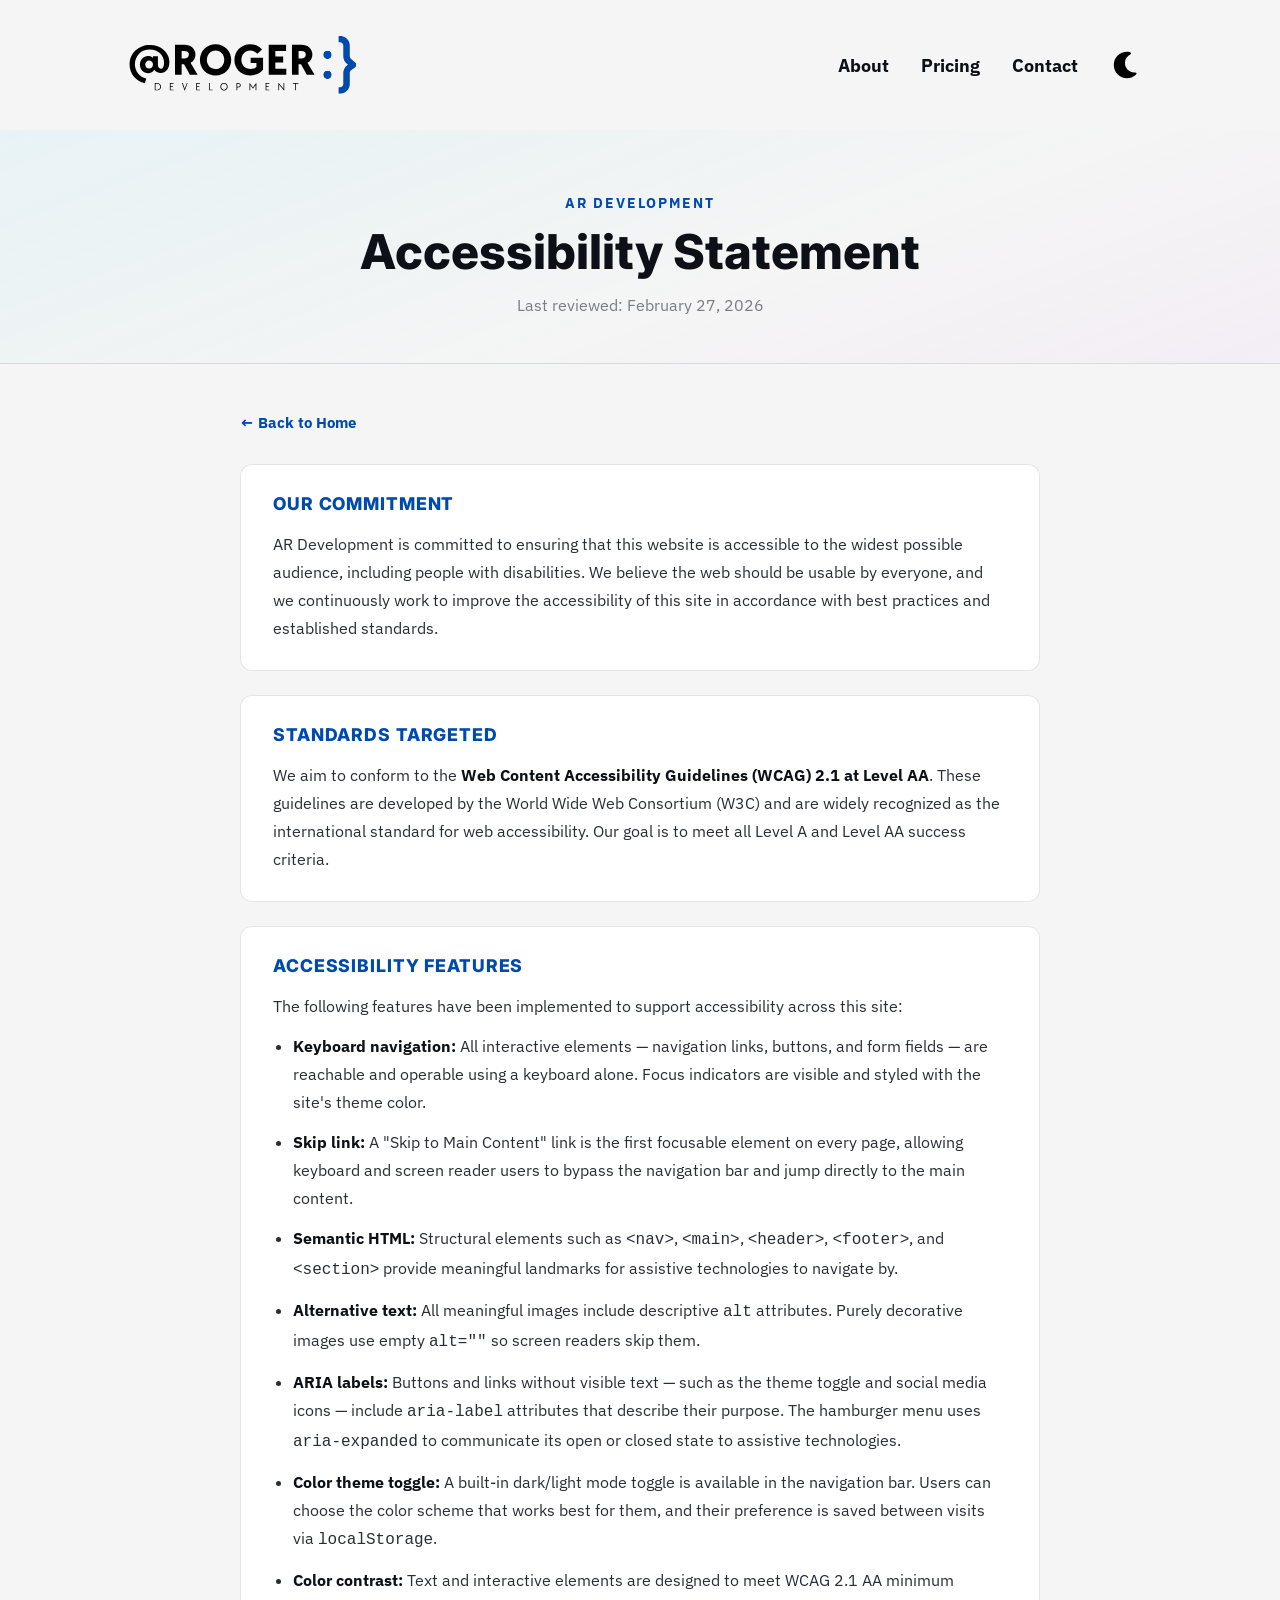
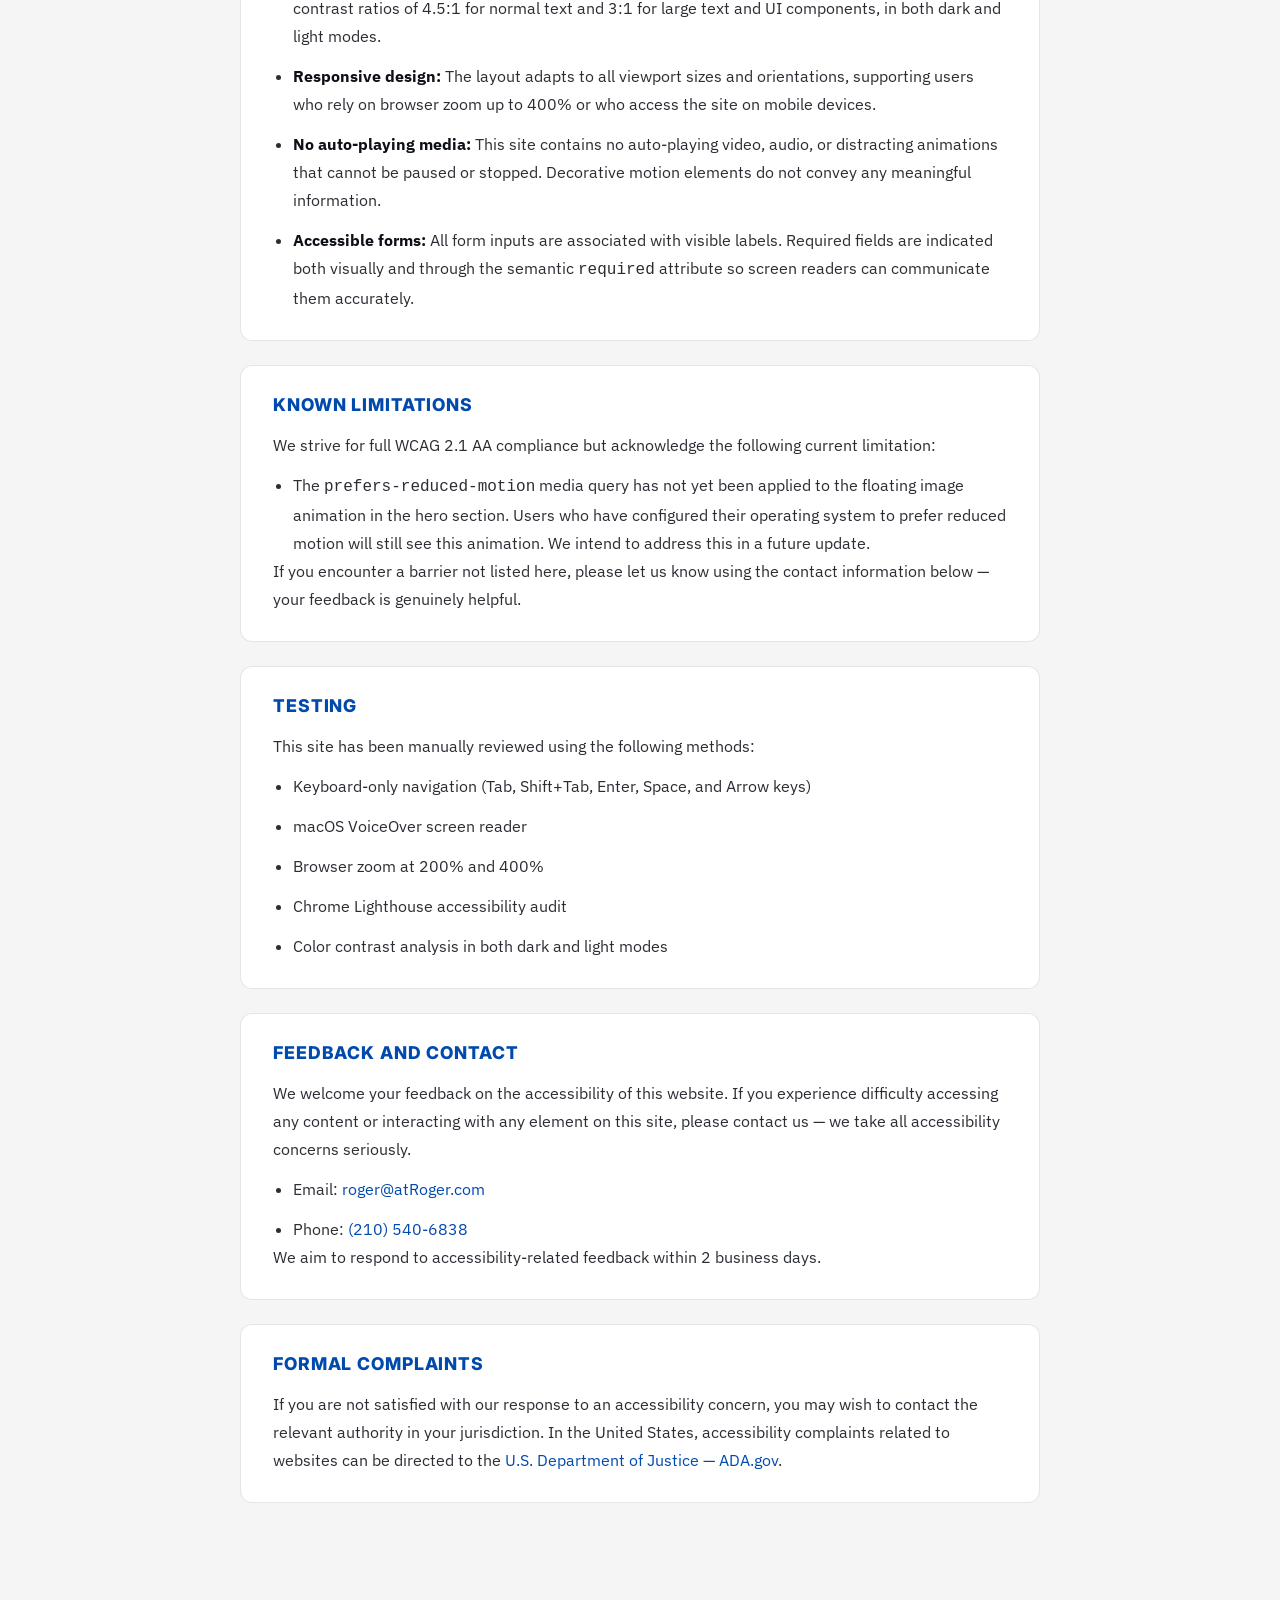
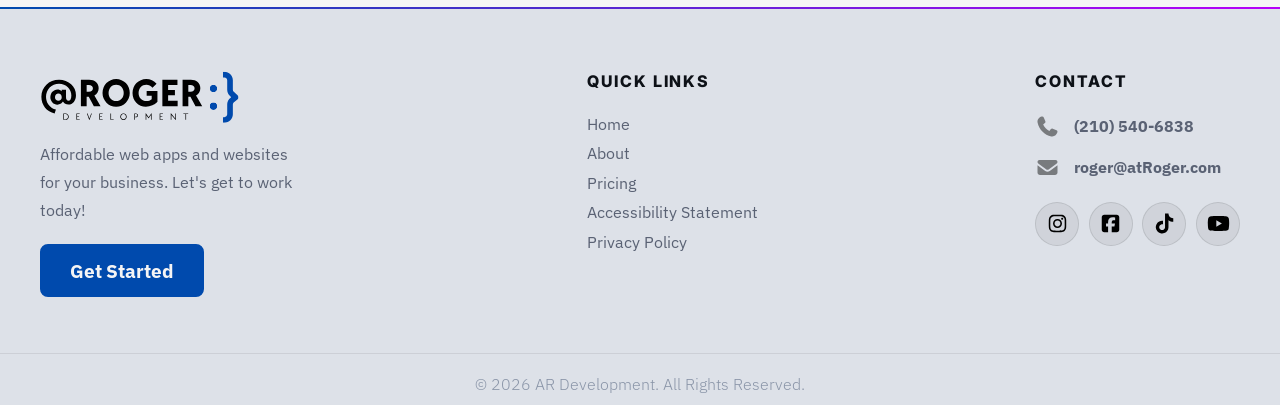
==== accessibility-statement.html @ 2e640be1 "add legal stuff" ====
<!DOCTYPE html>
<html lang="en">
<head>
  <meta charset="UTF-8">
  <meta http-equiv="X-UA-Compatible" content="IE=edge">
  <meta name="viewport" content="width=device-width, initial-scale=1.0">
  <meta name="theme-color" content="#000000">

  <link rel="canonical" href="https://www.atroger.com/accessibility-statement.html">
  <meta name="description" content="Accessibility Statement for AR Development (atRoger). Learn about our commitment to web accessibility and how to report issues.">

  <!--Favicons-->
  <link rel="icon" type="image/png" href="/favicon-48x48.png" sizes="48x48">
  <link rel="icon" type="image/svg+xml" href="/favicon.svg">
  <link rel="shortcut icon" href="/favicon.ico">
  <link rel="apple-touch-icon" sizes="180x180" href="/apple-touch-icon.png">
  <meta name="apple-mobile-web-app-title" content="Chubby Designs">

  <!--Styles-->
  <link rel="stylesheet" href="/css/root.css">
  <link rel="stylesheet" href="/css/critical.css">

  <style>
    .legal-page-header {
      padding: 4rem 2rem 3rem;
      text-align: center;
      border-bottom: 1px solid var(--color-card-border);
      background: linear-gradient(160deg, rgba(8, 200, 240, 0.06) 0%, transparent 60%, rgba(214, 101, 255, 0.05) 100%);
    }

    .legal-page-header__inner {
      max-width: 720px;
      margin: 0 auto;
    }

    .legal-page-header__eyebrow {
      font-family: "IBM Plex Sans", sans-serif;
      font-weight: 600;
      font-size: 0.85rem;
      letter-spacing: 0.15em;
      text-transform: uppercase;
      color: var(--theme-color-main);
      margin: 0 0 0.75rem;
    }

    .legal-page-header__title {
      font-family: "Inter", sans-serif;
      font-weight: 800;
      font-size: 3rem;
      color: var(--color-text);
      margin: 0 0 1rem;
      line-height: 1.15;
    }

    .legal-page-header__meta {
      font-family: "IBM Plex Sans", sans-serif;
      font-weight: 500;
      font-size: 1rem;
      color: var(--color-text-muted);
      opacity: 0.6;
      margin: 0;
    }

    .legal-content {
      max-width: 800px;
      margin: 0 auto;
      padding: 3rem 2rem 5rem;
    }

    .legal-back-link {
      display: inline-flex;
      align-items: center;
      gap: 0.5rem;
      font-family: "IBM Plex Sans", sans-serif;
      font-weight: 600;
      font-size: 0.95rem;
      color: var(--theme-color-main);
      text-decoration: none;
      margin-bottom: 2rem;
      transition: color 0.15s ease;
    }

    .legal-back-link:hover {
      color: var(--theme-color-accent);
    }

    .legal-section {
      background-color: var(--color-card-bg);
      border: 1px solid var(--color-card-border);
      border-radius: 12px;
      padding: 1.75rem 2rem;
      margin-bottom: 1.5rem;
      transition: background-color 0.35s ease, border-color 0.35s ease;
    }

    .legal-section h2 {
      font-family: "Inter", sans-serif;
      font-weight: 700;
      font-size: 1.1rem;
      letter-spacing: 0.05em;
      text-transform: uppercase;
      color: var(--theme-color-main);
      margin: 0 0 1rem;
    }

    .legal-section p,
    .legal-section li {
      font-family: "IBM Plex Sans", sans-serif;
      font-weight: 500;
      font-size: 1rem;
      color: var(--color-text-muted);
      line-height: 1.75;
      margin: 0 0 0.75rem;
    }

    .legal-section p:last-child,
    .legal-section li:last-child {
      margin-bottom: 0;
    }

    .legal-section ul {
      padding-left: 1.25rem;
      margin: 0.5rem 0 0;
    }

    .legal-section a {
      color: var(--theme-color-main);
      text-decoration: none;
      transition: color 0.15s ease;
    }

    .legal-section a:hover {
      text-decoration: underline;
    }

    .legal-section strong {
      font-weight: 600;
      color: var(--color-text);
    }

    @media (max-width: 768px) {
      .legal-page-header {
        padding: 3rem 1.5rem 2.5rem;
      }

      .legal-page-header__title {
        font-size: 2.25rem;
      }

      .legal-content {
        padding: 2rem 1.5rem 4rem;
      }

      .legal-section {
        padding: 1.25rem;
      }
    }

    @media (max-width: 480px) {
      .legal-page-header {
        padding: 2.5rem 1.25rem 2rem;
      }

      .legal-page-header__title {
        font-size: 2rem;
      }

      .legal-content {
        padding: 1.5rem 1.25rem 3rem;
      }
    }
  </style>

  <title>Accessibility Statement | AR Development</title>
</head>
<body>
  <!--Prevent flash of wrong theme-->
  <script>
    (function () {
      var s = localStorage.getItem('theme');
      if (s === 'light') {
        document.body.classList.add('light-mode');
      } else if (!s && !window.matchMedia('(prefers-color-scheme: dark)').matches) {
        document.body.classList.add('light-mode');
      }
    })();
  </script>

  <!--Screen reader skip main nav-->
  <a class="skip" aria-label="skip to main content" href="#main">Click To Skip To Main Content</a>

  <!-- ============================================ -->
  <!--                 Navigation                   -->
  <!-- ============================================ -->
  <nav class="navbar-nav">
    <img id="nav-logo" src="/images/horizontal-logo-white.svg" alt="logo">
    <ul class="nav-items" id="nav-items">
      <li><a href="/#about" aria-label="about">About</a></li>
      <li><a href="/#pricing" aria-label="pricing">Pricing</a></li>
      <li><a href="/#contact" aria-label="contact">Contact</a></li>
    </ul>
    <button id="theme-toggle" class="theme-toggle" type="button" aria-label="Switch to light mode">
      <img src="/images/sun-solid-full.svg" alt="" class="theme-toggle__icon theme-toggle__sun">
      <img src="/images/moon-solid-full.svg" alt="" class="theme-toggle__icon theme-toggle__moon">
    </button>
    <button class="hamburger" aria-label="Open menu" aria-expanded="false" aria-controls="nav-items">
      <span class="hamburger__line"></span>
      <span class="hamburger__line"></span>
      <span class="hamburger__line"></span>
    </button>
  </nav>

  <!-- ============================================ -->
  <!--                 Main Content                 -->
  <!-- ============================================ -->
  <main id="main">

    <header class="legal-page-header">
      <div class="legal-page-header__inner">
        <p class="legal-page-header__eyebrow">AR Development</p>
        <h1 class="legal-page-header__title">Accessibility Statement</h1>
        <p class="legal-page-header__meta">Last reviewed: February 27, 2026</p>
      </div>
    </header>

    <div class="legal-content">

      <a href="/" class="legal-back-link">&#8592; Back to Home</a>

      <section class="legal-section">
        <h2>Our Commitment</h2>
        <p>AR Development is committed to ensuring that this website is accessible to the widest possible audience, including people with disabilities. We believe the web should be usable by everyone, and we continuously work to improve the accessibility of this site in accordance with best practices and established standards.</p>
      </section>

      <section class="legal-section">
        <h2>Standards Targeted</h2>
        <p>We aim to conform to the <strong>Web Content Accessibility Guidelines (WCAG) 2.1 at Level AA</strong>. These guidelines are developed by the World Wide Web Consortium (W3C) and are widely recognized as the international standard for web accessibility. Our goal is to meet all Level A and Level AA success criteria.</p>
      </section>

      <section class="legal-section">
        <h2>Accessibility Features</h2>
        <p>The following features have been implemented to support accessibility across this site:</p>
        <ul>
          <li><strong>Keyboard navigation:</strong> All interactive elements — navigation links, buttons, and form fields — are reachable and operable using a keyboard alone. Focus indicators are visible and styled with the site's theme color.</li>
          <li><strong>Skip link:</strong> A "Skip to Main Content" link is the first focusable element on every page, allowing keyboard and screen reader users to bypass the navigation bar and jump directly to the main content.</li>
          <li><strong>Semantic HTML:</strong> Structural elements such as <code>&lt;nav&gt;</code>, <code>&lt;main&gt;</code>, <code>&lt;header&gt;</code>, <code>&lt;footer&gt;</code>, and <code>&lt;section&gt;</code> provide meaningful landmarks for assistive technologies to navigate by.</li>
          <li><strong>Alternative text:</strong> All meaningful images include descriptive <code>alt</code> attributes. Purely decorative images use empty <code>alt=""</code> so screen readers skip them.</li>
          <li><strong>ARIA labels:</strong> Buttons and links without visible text — such as the theme toggle and social media icons — include <code>aria-label</code> attributes that describe their purpose. The hamburger menu uses <code>aria-expanded</code> to communicate its open or closed state to assistive technologies.</li>
          <li><strong>Color theme toggle:</strong> A built-in dark/light mode toggle is available in the navigation bar. Users can choose the color scheme that works best for them, and their preference is saved between visits via <code>localStorage</code>.</li>
          <li><strong>Color contrast:</strong> Text and interactive elements are designed to meet WCAG 2.1 AA minimum contrast ratios of 4.5:1 for normal text and 3:1 for large text and UI components, in both dark and light modes.</li>
          <li><strong>Responsive design:</strong> The layout adapts to all viewport sizes and orientations, supporting users who rely on browser zoom up to 400% or who access the site on mobile devices.</li>
          <li><strong>No auto-playing media:</strong> This site contains no auto-playing video, audio, or distracting animations that cannot be paused or stopped. Decorative motion elements do not convey any meaningful information.</li>
          <li><strong>Accessible forms:</strong> All form inputs are associated with visible labels. Required fields are indicated both visually and through the semantic <code>required</code> attribute so screen readers can communicate them accurately.</li>
        </ul>
      </section>

      <section class="legal-section">
        <h2>Known Limitations</h2>
        <p>We strive for full WCAG 2.1 AA compliance but acknowledge the following current limitation:</p>
        <ul>
          <li>The <code>prefers-reduced-motion</code> media query has not yet been applied to the floating image animation in the hero section. Users who have configured their operating system to prefer reduced motion will still see this animation. We intend to address this in a future update.</li>
        </ul>
        <p>If you encounter a barrier not listed here, please let us know using the contact information below — your feedback is genuinely helpful.</p>
      </section>

      <section class="legal-section">
        <h2>Testing</h2>
        <p>This site has been manually reviewed using the following methods:</p>
        <ul>
          <li>Keyboard-only navigation (Tab, Shift+Tab, Enter, Space, and Arrow keys)</li>
          <li>macOS VoiceOver screen reader</li>
          <li>Browser zoom at 200% and 400%</li>
          <li>Chrome Lighthouse accessibility audit</li>
          <li>Color contrast analysis in both dark and light modes</li>
        </ul>
      </section>

      <section class="legal-section">
        <h2>Feedback and Contact</h2>
        <p>We welcome your feedback on the accessibility of this website. If you experience difficulty accessing any content or interacting with any element on this site, please contact us — we take all accessibility concerns seriously.</p>
        <ul>
          <li>Email: <a href="mailto:roger@atRoger.com">roger&#64;atRoger.com</a></li>
          <li>Phone: <a href="tel:+12105406838">(210) 540-6838</a></li>
        </ul>
        <p>We aim to respond to accessibility-related feedback within 2 business days.</p>
      </section>

      <section class="legal-section">
        <h2>Formal Complaints</h2>
        <p>If you are not satisfied with our response to an accessibility concern, you may wish to contact the relevant authority in your jurisdiction. In the United States, accessibility complaints related to websites can be directed to the <a href="https://www.ada.gov" target="_blank" rel="noopener noreferrer">U.S. Department of Justice — ADA.gov</a>.</p>
      </section>

    </div>
  </main>

  <!-- ============================================ -->
  <!--                 Footer                       -->
  <!-- ============================================ -->
  <footer class="footer">
    <div class="footer-container">
      <div class="footer-column footer-column--brand">
        <a href="/" aria-label="go to homepage">
          <img class="footer-logo footer-logo--dark" src="/images/horizontal-logo-white.svg" alt="atRoger logo" draggable="false" loading="lazy">
          <img class="footer-logo footer-logo--light" src="/images/horizontal-logo-black.svg" alt="atRoger logo" draggable="false" loading="lazy">
        </a>
        <p>Affordable web apps and websites for your business. Let's get to work today!</p>
        <a class="btn btn-primary footer-cta" href="/#contact">Get Started</a>
      </div>
      <div class="footer-column">
        <div class="footer-column__title">Quick Links</div>
        <nav>
          <ul class="quick-links">
            <li><a href="/" class="footer-nav-link" aria-label="home">Home</a></li>
            <li><a href="/#about" class="footer-nav-link" aria-label="about">About</a></li>
            <li><a href="/#pricing" class="footer-nav-link" aria-label="pricing">Pricing</a></li>
            <li><a href="/accessibility-statement.html" class="footer-nav-link" aria-label="accessibility statement">Accessibility Statement</a></li>
            <li><a href="/privacy-policy.html" class="footer-nav-link" aria-label="privacy policy">Privacy Policy</a></li>
          </ul>
        </nav>
      </div>
      <div class="footer-column">
        <div class="footer-column__title">Contact</div>
        <div class="contact-group">
          <img src="/images/phone-solid-full.svg" alt="" decoding="async" width="18" height="18" loading="lazy">
          <a href="tel:+12105406838" aria-label="call us now">(210) 540-6838</a>
        </div>
        <div class="contact-group">
          <img src="/images/envelope-solid-full.svg" alt="" decoding="async" width="18" height="18" loading="lazy">
          <a href="mailto:roger@atRoger.com" aria-label="email us now">roger&#64;atRoger.com</a>
        </div>
        <div class="socials">
          <a href="" target="_blank" rel="noopener noreferrer" aria-label="instagram profile">
            <img src="/images/instagram-brands-solid-full.svg" alt="Instagram" decoding="async" width="20" height="20" loading="lazy">
          </a>
          <a href="" target="_blank" rel="noopener noreferrer" aria-label="facebook profile">
            <img src="/images/square-facebook-brands-solid-full.svg" alt="Facebook" decoding="async" width="20" height="20" loading="lazy">
          </a>
          <a href="" target="_blank" rel="noopener noreferrer" aria-label="tiktok profile">
            <img src="/images/tiktok-brands-solid-full.svg" alt="TikTok" decoding="async" width="20" height="20" loading="lazy">
          </a>
          <a href="" target="_blank" rel="noopener noreferrer" aria-label="youtube profile">
            <img src="/images/youtube-brands-solid-full.svg" alt="YouTube" decoding="async" width="20" height="20" loading="lazy">
          </a>
        </div>
      </div>
    </div>
    <div class="subfooter">
      © 2026 AR Development. All Rights Reserved.
    </div>
  </footer>

  <script src="/js/theme.js"></script>
</body>
</html>
---- css/root.css ----
:root {
  --theme-color-main: #08c8f0;
  --theme-color-accent: #d665ff;
  --color-bg: #0a101d;
  --color-text: #ffffff;
  --color-text-muted: #fafbfc;
  --color-testimonial-stars: #fff64f;
  --color-highlight-underline: #1b3d8185;
  --color-card-bg: rgba(255, 255, 255, 0.04);
  --color-card-border: rgba(255, 255, 255, 0.08);
}

body.light-mode {
  --theme-color-main: #004aad;
  --theme-color-accent: #b700f9;
  --color-bg: #f5f5f5;
  --color-text: #0d1117;
  --color-text-muted: #2a2d33;
  --color-testimonial-stars: #f59e0b;
  --color-highlight-underline: #98d0f899;
  --color-card-bg: #ffffff;
  --color-card-border: rgba(0, 0, 0, 0.1);
}

body {
  transition: background-color 0.35s ease, color 0.35s ease;
}

@font-face {
  font-family: "Inter";
  src: url("/fonts/Inter_24pt-Regular.ttf") format("truetype");
  font-weight: 400;
  font-style: normal;
  font-display: swap;
}
@font-face {
  font-family: "Inter";
  src: url("/fonts/Inter_24pt-Bold.ttf") format("truetype");
  font-weight: 600;
  font-style: normal;
  font-display: swap;
}
@font-face {
  font-family: "Inter";
  src: url("/fonts/Inter_24pt-ExtraBold.ttf") format("truetype");
  font-weight: 800;
  font-style: normal;
  font-display: swap;
}
@font-face {
  font-family: "IBM Plex Sans";
  src: url("/fonts/IBMPlexSans-Light.ttf") format("truetype");
  font-weight: 400;
  font-style: normal;
  font-display: swap;
}
@font-face {
  font-family: "IBM Plex Sans";
  src: url("/fonts/IBMPlexSans-Regular.ttf") format("truetype");
  font-weight: 500;
  font-style: normal;
  font-display: swap;
}
@font-face {
  font-family: "IBM Plex Sans";
  src: url("/fonts/IBMPlexSans-Bold.ttf") format("truetype");
  font-weight: 600;
  font-style: normal;
  font-display: swap;
}
body, html {
  margin: 0;
  padding: 0;
  background-color: var(--color-bg);
  overflow-x: hidden;
  min-height: 100vh;
}
body p, html p {
  font-family: "IBM Plex Sans", sans-serif;
  font-weight: 500;
}

main {
  position: relative;
  max-width: 1920px;
  margin: auto;
  overflow: hidden;
}

.skip {
  position: absolute;
  top: 0;
  left: 0;
  opacity: 0;
  z-index: -1111111;
}

.navbar-nav {
  display: flex;
  padding: 0 8rem;
  align-items: center;
  height: 130px;
  color: var(--color-text);
  font-family: "IBM Plex Sans", sans-serif;
  font-weight: 500;
  gap: 1.5rem;
  transition: background-color 0.35s ease, color 0.35s ease;
}
.navbar-nav img#nav-logo {
  max-width: 230px;
  transition: opacity 0.2s ease;
  margin-right: auto;
}
@media screen and (max-width: 1110px) {
  .navbar-nav img#nav-logo {
    max-width: 180px;
  }
}

.nav-items {
  display: flex;
  justify-content: center;
  align-items: center;
  gap: 2rem;
  margin: 0;
  list-style: none;
}
.nav-items li {
  font-size: 1.1rem;
  font-weight: 600;
}
.nav-items li a {
  text-decoration: none;
  color: inherit;
}
.nav-items li:hover {
  cursor: pointer;
  color: var(--theme-color-main);
}

.theme-toggle {
  background: none;
  border: none;
  cursor: pointer;
  padding: 8px;
  width: 50px;
  height: 50px;
  position: relative;
  display: flex;
  align-items: center;
  justify-content: center;
  border-radius: 50%;
  flex-shrink: 0;
  transition: background-color 0.2s ease, transform 0.2s;
}
.theme-toggle:hover {
  transform: scale(1.1);
  background-color: rgba(165, 165, 165, 0.08);
}
@media screen and (max-width: 1110px) {
  .theme-toggle:hover {
    background-color: transparent !important;
  }
}
.theme-toggle:focus-visible {
  outline: 2px solid var(--theme-color-main);
  outline-offset: 2px;
}
@media screen and (max-width: 1110px) {
  .theme-toggle {
    width: 40px;
    height: 40px;
  }
}

.theme-toggle__icon {
  width: 33px;
  height: 33px;
  position: absolute;
  top: 50%;
  left: 50%;
  filter: brightness(0) invert(1);
  transition: opacity 0.3s ease, transform 0.4s ease;
}
@media screen and (max-width: 1110px) {
  .theme-toggle__icon {
    width: 30px;
    height: 30px;
  }
}

.theme-toggle__sun {
  opacity: 1;
  transform: translate(-50%, -50%) rotate(0deg) scale(1);
}

.theme-toggle__moon {
  opacity: 0;
  transform: translate(-50%, -50%) rotate(90deg) scale(0.5);
  filter: brightness(0);
}

body.light-mode .theme-toggle__sun {
  opacity: 0;
  transform: translate(-50%, -50%) rotate(-90deg) scale(0.5);
}
body.light-mode .theme-toggle__moon {
  opacity: 1;
  transform: translate(-50%, -50%) rotate(0deg) scale(1);
}
body.light-mode .theme-toggle:hover {
  background-color: rgba(0, 0, 0, 0.04);
}

.hamburger {
  display: none;
  flex-direction: column;
  align-items: center;
  justify-content: center;
  gap: 5px;
  background-color: rgba(128, 128, 128, 0.13);
  border: 1px solid rgba(128, 128, 128, 0.2);
  cursor: pointer;
  padding: 8px;
  width: 56px;
  height: 56px;
  border-radius: 10px;
  flex-shrink: 0;
  transition: background-color 0.2s ease, border-color 0.2s ease;
}
.hamburger:hover {
  background-color: rgba(128, 128, 128, 0.24);
  border-color: rgba(128, 128, 128, 0.35);
}
.hamburger:focus-visible {
  outline: 2px solid var(--theme-color-main);
  outline-offset: 2px;
}

.hamburger__line {
  display: block;
  width: 30px;
  height: 3px;
  background-color: var(--color-text);
  border-radius: 2px;
  transition: transform 0.3s ease, opacity 0.2s ease;
}

@media screen and (max-width: 1110px) {
  .navbar-nav {
    padding: 1rem 1.25rem 0;
    height: 70px;
    position: relative;
    z-index: 1000;
  }
  .navbar-nav.nav-open .nav-items {
    opacity: 1;
    visibility: visible;
    transform: translateY(0);
    transition: opacity 0.3s ease, transform 0.3s ease, visibility 0s;
    pointer-events: auto;
  }
  .navbar-nav.nav-open .hamburger__line:nth-child(1) {
    transform: translateY(8px) rotate(45deg);
  }
  .navbar-nav.nav-open .hamburger__line:nth-child(2) {
    opacity: 0;
    transform: scaleX(0);
  }
  .navbar-nav.nav-open .hamburger__line:nth-child(3) {
    transform: translateY(-8px) rotate(-45deg);
  }
  .hamburger {
    display: flex;
  }
  .nav-items {
    position: absolute;
    top: 80px;
    left: 0;
    right: 0;
    flex-direction: column;
    align-items: stretch;
    gap: 0;
    padding: 0.5rem 0 1rem;
    margin: 0;
    background-color: var(--color-bg);
    box-shadow: 0 8px 24px rgba(0, 0, 0, 0.2);
    border-top: 1px solid rgba(128, 128, 128, 0.15);
    z-index: 999;
    opacity: 0;
    visibility: hidden;
    transform: translateY(-8px);
    transition: opacity 0.3s ease, transform 0.3s ease, visibility 0s linear 0.3s;
    pointer-events: none;
  }
  .nav-items li {
    padding: 0.9rem 1.75rem;
    border-bottom: 1px solid rgba(128, 128, 128, 0.1);
  }
  .nav-items li:last-child {
    border-bottom: none;
  }
}
.footer {
  position: relative;
  background-color: #060911;
  color: #ffffff;
  padding: 4rem 0 0;
  font-family: "IBM Plex Sans", sans-serif;
}
.footer::before {
  content: "";
  position: absolute;
  top: 0;
  left: 0;
  right: 0;
  height: 2px;
  background: linear-gradient(90deg, var(--theme-color-main), var(--theme-color-accent));
}

body.light-mode .footer {
  background-color: #dde1e8;
  color: #0d1117;
}

.footer-container {
  display: flex;
  justify-content: space-between;
  align-items: flex-start;
  gap: 3rem;
  max-width: 1200px;
  margin: 0 auto;
  padding: 0 2.5rem 3.5rem;
}
@media (max-width: 1024px) {
  .footer-container {
    flex-direction: column;
    align-items: stretch;
    gap: 2.5rem;
    padding: 0 2rem 3rem;
  }
}
@media (max-width: 480px) {
  .footer-container {
    padding: 0 1.25rem 2.5rem;
    gap: 2rem;
  }
}

.footer-column {
  display: flex;
  flex-direction: column;
  gap: 1rem;
}
.footer-column--brand {
  max-width: 270px;
}
@media (max-width: 1024px) {
  .footer-column--brand {
    max-width: 100%;
  }
}
.footer-column--brand p {
  font-size: 1rem;
  color: #8a95a8;
  line-height: 1.75;
  margin: 0;
}

body.light-mode .footer-column--brand p {
  color: #5a6274;
}

.footer-logo {
  width: 200px;
  height: auto;
}
.footer-logo--light {
  display: none;
}
@media (max-width: 1024px) {
  .footer-logo {
    width: 170px;
  }
}

body.light-mode .footer-logo--dark {
  display: none;
}
body.light-mode .footer-logo--light {
  display: block;
}

.footer-cta {
  align-self: flex-start;
  margin-top: 0.25rem;
}

.footer-column__title {
  font-family: "Inter", sans-serif;
  font-weight: 700;
  font-size: 1rem;
  letter-spacing: 0.12em;
  text-transform: uppercase;
  text-align: left;
  color: #ffffff;
  margin-bottom: 0.4rem;
}

body.light-mode .footer-column__title {
  color: #0d1117;
}

.quick-links {
  list-style: none;
  margin: 0;
  padding: 0;
  display: flex;
  flex-direction: column;
  gap: 0.6rem;
}

.footer-nav-link {
  font-size: 1rem;
  font-weight: 500;
  color: #8a95a8;
  text-decoration: none;
  transition: color 0.15s ease;
}
.footer-nav-link:hover {
  color: var(--theme-color-main);
}

body.light-mode .footer-nav-link {
  color: #5a6274;
}

body.light-mode .footer-nav-link:hover {
  color: var(--theme-color-main);
}

.contact-group {
  display: flex;
  align-items: center;
  gap: 0.85rem;
}
.contact-group img {
  width: 25px;
  height: 25px;
  flex-shrink: 0;
  filter: brightness(0) invert(1);
  opacity: 0.5;
}
.contact-group a {
  font-size: 1rem;
  font-weight: 600;
  color: #8a95a8;
  text-decoration: none;
  transition: color 0.15s ease;
}
.contact-group a:hover {
  color: var(--theme-color-main);
}

body.light-mode .contact-group img {
  filter: brightness(0);
  opacity: 0.45;
}
body.light-mode .contact-group a {
  color: #5a6274;
}
body.light-mode .contact-group a:hover {
  color: var(--theme-color-main);
}

.socials {
  display: flex;
  align-items: center;
  gap: 0.6rem;
  margin-top: 0.4rem;
}
.socials a {
  display: flex;
  align-items: center;
  justify-content: center;
  width: 42px;
  height: 42px;
  border-radius: 50%;
  background-color: rgba(255, 255, 255, 0.06);
  border: 1px solid rgba(255, 255, 255, 0.1);
  text-decoration: none;
  transition: background-color 0.2s ease, border-color 0.2s ease, transform 0.2s ease;
}
.socials a:hover {
  background-color: var(--theme-color-main);
  border-color: var(--theme-color-main);
  transform: translateY(-3px);
}
.socials img {
  width: 25px;
  height: 25px;
  filter: brightness(0) invert(1);
}

body.light-mode .socials a {
  background-color: rgba(0, 0, 0, 0.06);
  border-color: rgba(0, 0, 0, 0.1);
}
body.light-mode .socials a:hover {
  background-color: var(--theme-color-main);
  border-color: var(--theme-color-main);
}
body.light-mode .socials a:hover img {
  filter: brightness(0) invert(1);
}
body.light-mode .socials img {
  filter: brightness(0);
}

.subfooter {
  font-family: "IBM Plex Sans", sans-serif;
  font-size: 1rem;
  color: #444c5e;
  border-top: 1px solid rgba(255, 255, 255, 0.07);
  text-align: center;
  max-width: 1200px;
  margin: 0 auto;
  padding: 1.25rem 2.5rem;
}
@media (max-width: 480px) {
  .subfooter {
    padding: 1rem 1.25rem;
  }
}

body.light-mode .subfooter {
  color: #8a95a8;
  border-top-color: rgba(0, 0, 0, 0.08);
}

.float {
  animation: float 2s ease-in-out infinite;
}

@keyframes float {
  0%, 100% {
    transform: translateY(0);
  }
  50% {
    transform: translateY(-13px);
  }
}/*# sourceMappingURL=root.css.map */
---- css/critical.css ----
.hero-container {
  display: grid;
  grid-template-columns: 55fr 45fr;
  align-items: center;
  gap: 3rem;
  padding: 4rem 8rem 2rem;
  margin-top: 1rem;
}
@media (max-width: 1024px) {
  .hero-container {
    grid-template-columns: 1fr;
    padding: 3rem 2rem 4rem;
    text-align: center;
    gap: 2rem;
  }
}
@media (max-width: 768px) {
  .hero-container {
    padding: 2.5rem 1.5rem 3.5rem;
    gap: 1.75rem;
  }
}
@media (max-width: 480px) {
  .hero-container {
    padding: 2rem 1.25rem 0;
    gap: 1.5rem;
  }
}

.hero-content {
  display: flex;
  flex-direction: column;
  gap: 1.5rem;
}
@media (max-width: 1024px) {
  .hero-content {
    align-items: center;
  }
}

.hero-container h1 {
  font-size: 4rem;
  font-family: "Inter", sans-serif;
  font-weight: 800;
  color: var(--color-text);
  margin: 0;
  line-height: 1.15;
  max-width: 800px;
}
.hero-container h1 span {
  color: var(--theme-color-main);
  background-image: linear-gradient(rgba(255, 255, 255, 0) 75%, var(--color-highlight-underline) 75%);
}
@media (max-width: 1024px) {
  .hero-container h1 {
    font-size: 2.75rem;
    line-height: 1.2;
    text-align: center;
  }
}
@media (max-width: 768px) {
  .hero-container h1 {
    font-size: 2.25rem;
  }
}
@media (max-width: 480px) {
  .hero-container h1 {
    font-size: 2.1rem;
  }
}

.hero-description {
  font-family: "IBM Plex Sans", sans-serif;
  font-weight: 500;
  font-size: 1.2rem;
  color: var(--color-text-muted);
  line-height: 1.65;
  margin: 0;
  max-width: 500px;
}
@media (max-width: 1024px) {
  .hero-description {
    text-align: center;
    max-width: 560px;
  }
}
@media (max-width: 480px) {
  .hero-description {
    font-size: 1.1rem;
  }
}

.hero-cta {
  display: flex;
  gap: 1rem;
  flex-wrap: wrap;
}
@media (max-width: 1024px) {
  .hero-cta {
    justify-content: center;
  }
}
@media (max-width: 480px) {
  .hero-cta {
    flex-direction: column;
    align-items: stretch;
    gap: 0.75rem;
  }
}

.btn {
  display: inline-flex;
  align-items: center;
  justify-content: center;
  padding: 0.75rem 1.75rem;
  border-radius: 8px;
  font-family: "IBM Plex Sans", sans-serif;
  font-weight: 600;
  font-size: 1.2rem;
  text-decoration: none;
  cursor: pointer;
  border: 2px solid transparent;
  transition: background-color 0.2s ease, color 0.2s ease, border-color 0.2s ease, transform 0.15s ease;
}
.btn:active {
  transform: translateY(0);
}
.btn:focus-visible {
  outline: 2px solid var(--theme-color-main);
  outline-offset: 3px;
}

.btn-primary {
  background-color: var(--theme-color-main);
  color: var(--color-bg);
  border-color: var(--theme-color-main);
}
.btn-primary:hover {
  background-color: transparent;
  color: var(--theme-color-main);
}

.btn-secondary {
  background-color: transparent;
  color: var(--theme-color-accent);
  border-color: var(--theme-color-accent);
}
.btn-secondary:hover {
  background-color: var(--theme-color-accent);
  color: var(--color-bg);
}

.hero-image {
  position: relative;
  display: flex;
  align-items: center;
  justify-content: center;
}
.hero-image .desktop-website {
  width: 100%;
  max-width: 900px;
  height: auto;
  display: block;
  border-radius: 10px;
  border: 3px solid black;
  box-shadow: 0 0 70px var(--theme-color-accent);
}
.hero-image .mobile-website {
  position: absolute;
  bottom: -50px;
  left: -70px;
  max-width: 120px;
}
@media screen and (max-width: 1422px) {
  .hero-image .mobile-website {
    left: 0;
  }
}
@media (max-width: 1024px) {
  .hero-image img {
    max-width: 520px;
  }
}
@media (max-width: 480px) {
  .hero-image {
    display: none;
  }
}

.testimonials-section {
  padding: 5rem 1.5rem 5rem;
  text-align: center;
}
@media (max-width: 1024px) {
  .testimonials-section {
    padding-top: 0.5rem;
  }
}
@media (max-width: 480px) {
  .testimonials-section {
    padding-top: 3rem;
    padding-bottom: 0;
  }
}

.testimonials {
  display: flex;
  justify-content: center;
  flex-wrap: wrap;
  gap: 1rem;
  padding: 0 1rem;
}
@media (max-width: 768px) {
  .testimonials {
    flex-direction: column;
  }
}

.testimonial-stars {
  color: var(--color-testimonial-stars);
  font-size: 1.15rem;
  width: -moz-fit-content;
  width: fit-content;
  margin: 0 auto 0.5rem;
}

.testimonial-box {
  padding: 1.5rem 1.25rem;
  margin: 0;
  text-align: center;
  flex: 1 1 280px;
  max-width: 320px;
  background-color: var(--color-card-bg);
  border: 1px solid var(--color-card-border);
  border-radius: 12px;
  box-shadow: 0 2px 12px rgba(0, 0, 0, 0.08);
  transition: background-color 0.35s ease, border-color 0.35s ease;
}
@media (max-width: 768px) {
  .testimonial-box {
    max-width: 100%;
    padding: 1.25rem 1rem;
    flex: auto;
  }
}
.testimonial-box p {
  font-size: 1rem;
  color: var(--color-text-muted);
  margin: 0;
  line-height: 1.55;
}
.testimonial-box p span {
  color: var(--theme-color-accent);
}
.testimonial-box h3 {
  font-size: 1.2em;
  color: var(--color-text);
}/*# sourceMappingURL=critical.css.map */
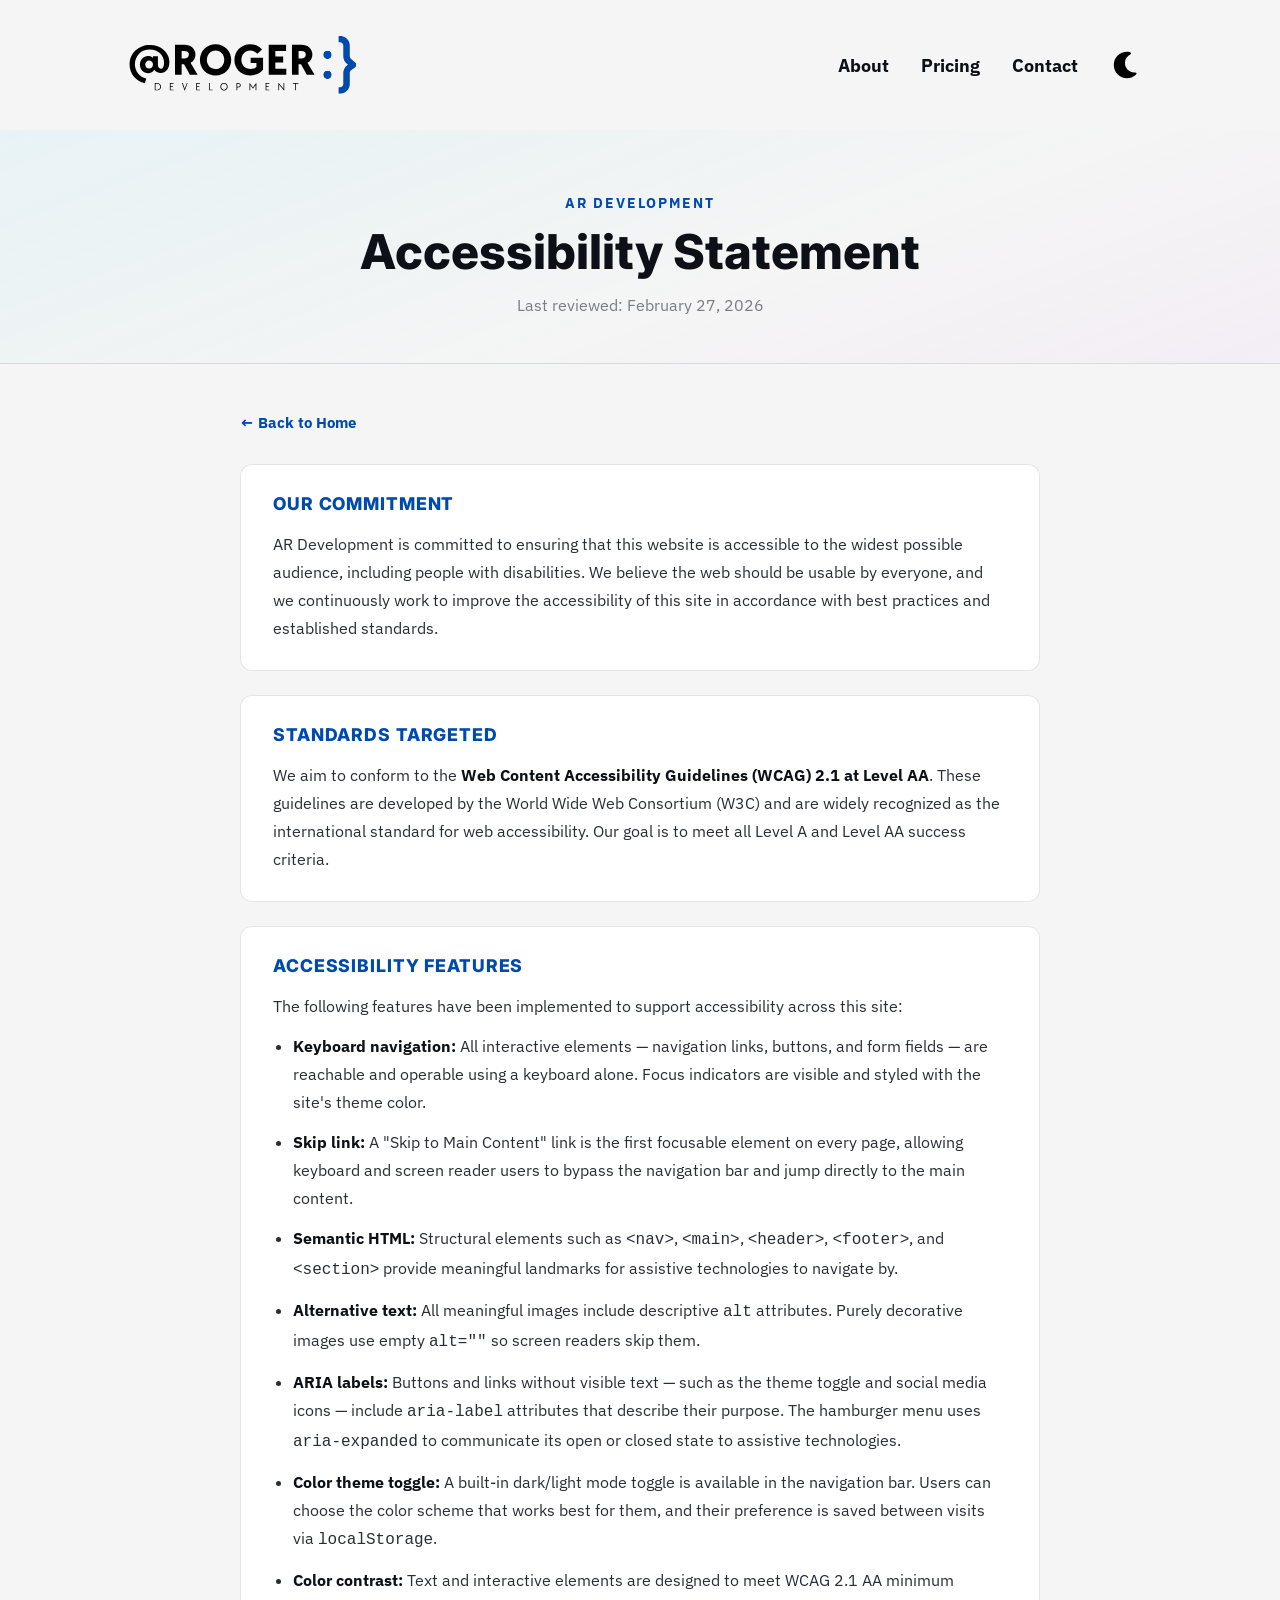
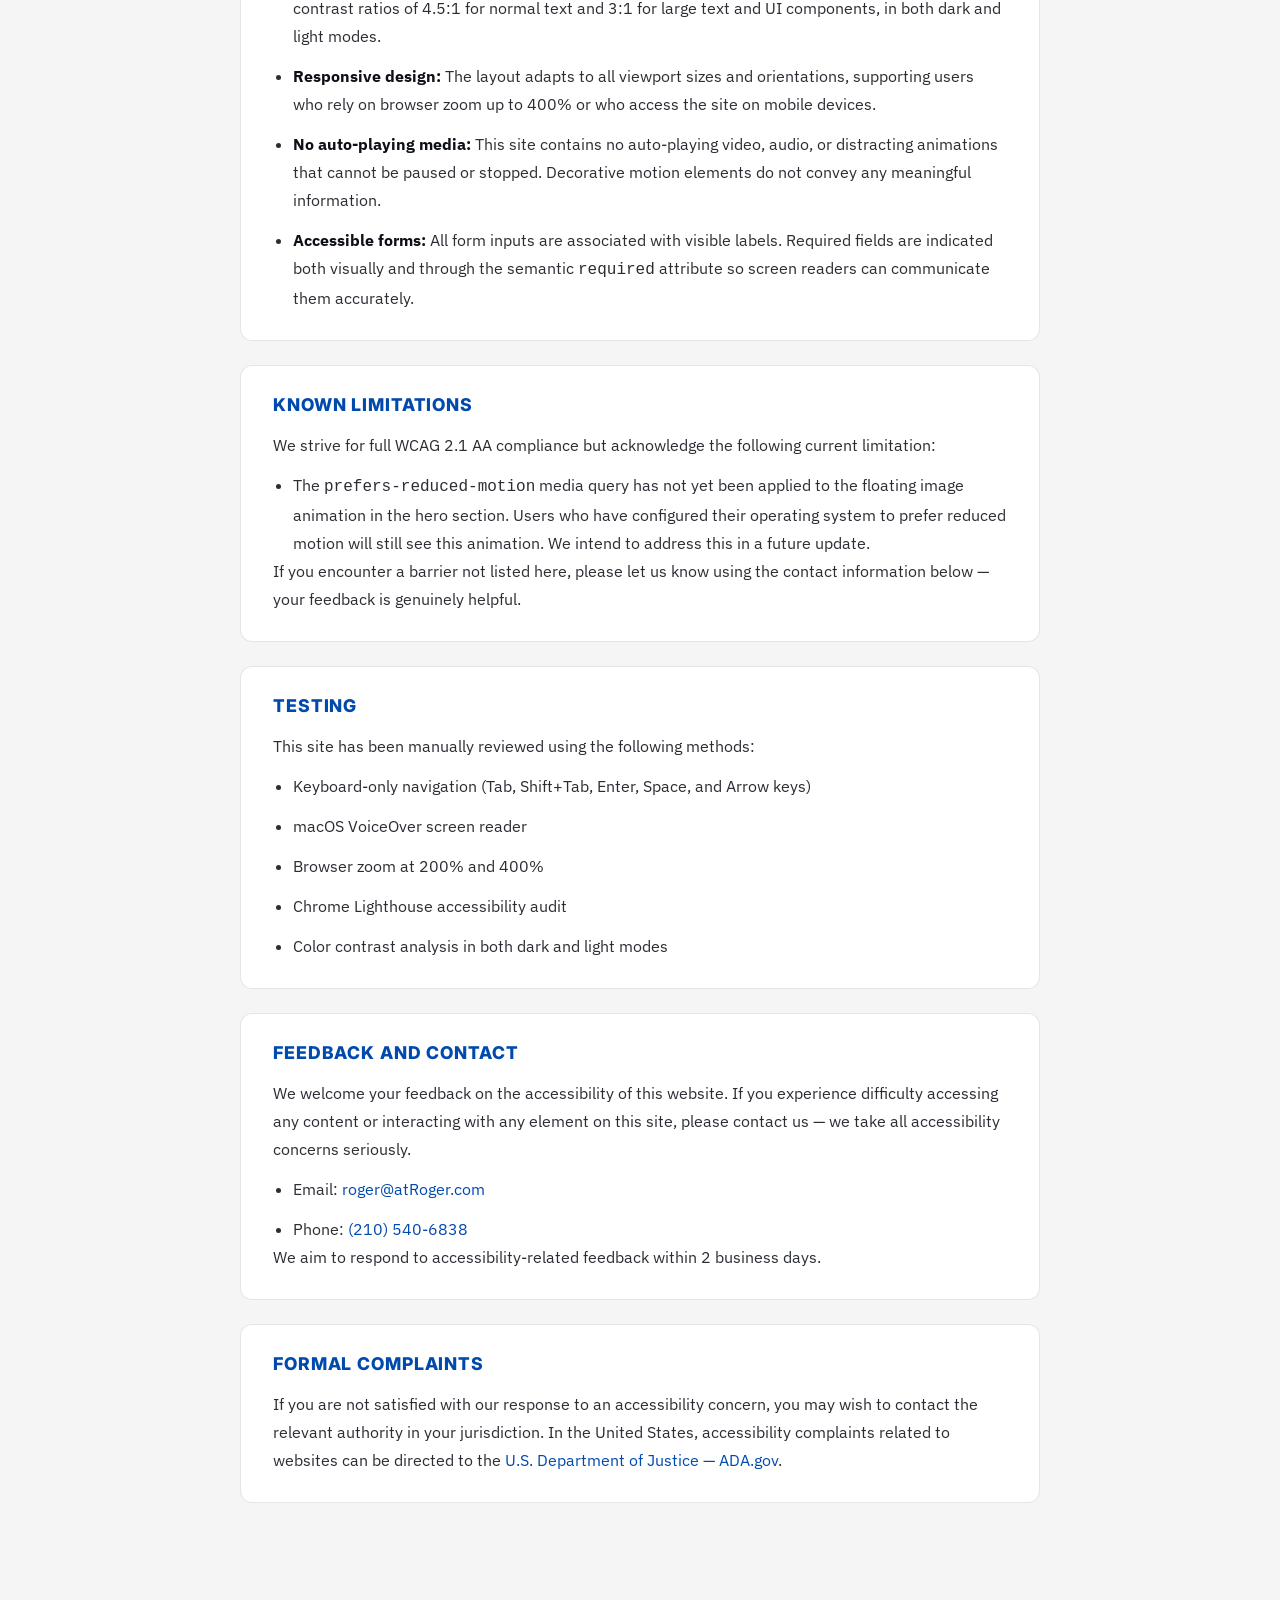
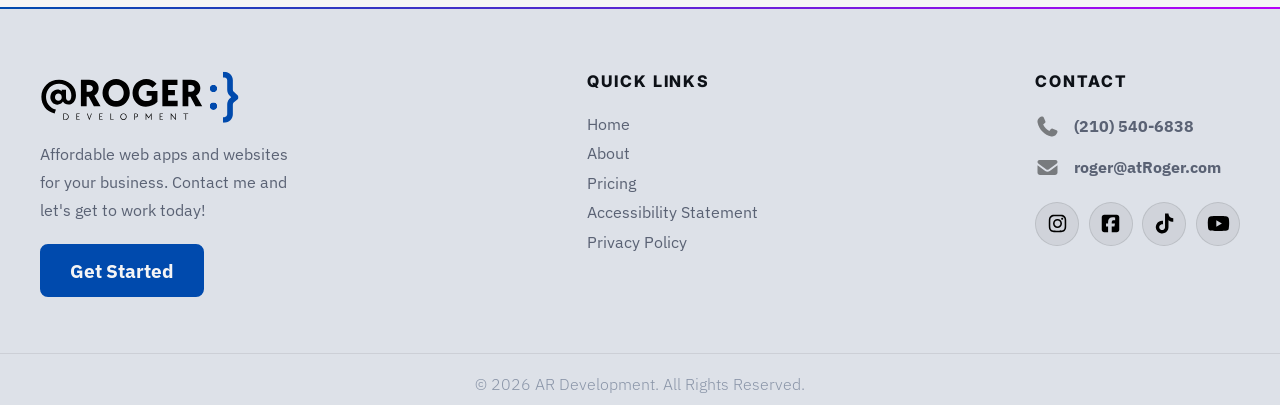
==== commit 6a93f55b: "implement links/update styles" ====
--- a/accessibility-statement.html
+++ b/accessibility-statement.html
@@ -10,11 +10,12 @@
   <meta name="description" content="Accessibility Statement for AR Development (atRoger). Learn about our commitment to web accessibility and how to report issues.">
 
   <!--Favicons-->
-  <link rel="icon" type="image/png" href="/favicon-48x48.png" sizes="48x48">
-  <link rel="icon" type="image/svg+xml" href="/favicon.svg">
-  <link rel="shortcut icon" href="/favicon.ico">
-  <link rel="apple-touch-icon" sizes="180x180" href="/apple-touch-icon.png">
-  <meta name="apple-mobile-web-app-title" content="Chubby Designs">
+  <link rel="icon" type="image/png" href="/favicon-96x96.png" sizes="96x96" />
+  <link rel="icon" type="image/svg+xml" href="/favicon.svg" />
+  <link rel="shortcut icon" href="/favicon.ico" />
+  <link rel="apple-touch-icon" sizes="180x180" href="/apple-touch-icon.png" />
+  <meta name="apple-mobile-web-app-title" content="atRoger" />
+  <link rel="manifest" href="/site.webmanifest" />
 
   <!--Styles-->
   <link rel="stylesheet" href="/css/root.css">
@@ -300,19 +301,19 @@
     <div class="footer-container">
       <div class="footer-column footer-column--brand">
         <a href="/" aria-label="go to homepage">
-          <img class="footer-logo footer-logo--dark" src="/images/horizontal-logo-white.svg" alt="atRoger logo" draggable="false" loading="lazy">
-          <img class="footer-logo footer-logo--light" src="/images/horizontal-logo-black.svg" alt="atRoger logo" draggable="false" loading="lazy">
+          <img class="footer-logo footer-logo--dark" src="/images/horizontal-logo-white.svg" alt="atRoger logo" draggable="false" loading="lazy" width="200" height="53">
+          <img class="footer-logo footer-logo--light" src="/images/horizontal-logo-black.svg" alt="atRoger logo" draggable="false" loading="lazy" width="200" height="53">
         </a>
-        <p>Affordable web apps and websites for your business. Let's get to work today!</p>
-        <a class="btn btn-primary footer-cta" href="/#contact">Get Started</a>
+        <p>Affordable web apps and websites for your business. Contact me and let's get to work today!</p>
+        <a class="btn btn-primary footer-cta" href="#contact">Get Started</a>
       </div>
       <div class="footer-column">
         <div class="footer-column__title">Quick Links</div>
         <nav>
           <ul class="quick-links">
             <li><a href="/" class="footer-nav-link" aria-label="home">Home</a></li>
-            <li><a href="/#about" class="footer-nav-link" aria-label="about">About</a></li>
-            <li><a href="/#pricing" class="footer-nav-link" aria-label="pricing">Pricing</a></li>
+            <li><a href="#about" class="footer-nav-link" aria-label="about">About</a></li>
+            <li><a href="#pricing" class="footer-nav-link" aria-label="pricing">Pricing</a></li>
             <li><a href="/accessibility-statement.html" class="footer-nav-link" aria-label="accessibility statement">Accessibility Statement</a></li>
             <li><a href="/privacy-policy.html" class="footer-nav-link" aria-label="privacy policy">Privacy Policy</a></li>
           </ul>
@@ -329,16 +330,16 @@
           <a href="mailto:roger@atRoger.com" aria-label="email us now">roger&#64;atRoger.com</a>
         </div>
         <div class="socials">
-          <a href="" target="_blank" rel="noopener noreferrer" aria-label="instagram profile">
+          <a href="https://www.instagram.com/ardevelopment.scss/" target="_blank" rel="noopener noreferrer" aria-label="instagram profile">
             <img src="/images/instagram-brands-solid-full.svg" alt="Instagram" decoding="async" width="20" height="20" loading="lazy">
           </a>
-          <a href="" target="_blank" rel="noopener noreferrer" aria-label="facebook profile">
+          <a href="https://www.facebook.com/ardevelopment.scss/" target="_blank" rel="noopener noreferrer" aria-label="facebook profile">
             <img src="/images/square-facebook-brands-solid-full.svg" alt="Facebook" decoding="async" width="20" height="20" loading="lazy">
           </a>
-          <a href="" target="_blank" rel="noopener noreferrer" aria-label="tiktok profile">
+          <a href="https://www.tiktok.com/@ardevelopment.scss?_r=1&_t=ZP-94HvaYhCHLr" target="_blank" rel="noopener noreferrer" aria-label="tiktok profile">
             <img src="/images/tiktok-brands-solid-full.svg" alt="TikTok" decoding="async" width="20" height="20" loading="lazy">
           </a>
-          <a href="" target="_blank" rel="noopener noreferrer" aria-label="youtube profile">
+          <a href="https://www.youtube.com/@ardevelopmentscss" target="_blank" rel="noopener noreferrer" aria-label="youtube profile">
             <img src="/images/youtube-brands-solid-full.svg" alt="YouTube" decoding="async" width="20" height="20" loading="lazy">
           </a>
         </div>
--- a/css/root.css
+++ b/css/root.css
@@ -8,6 +8,7 @@
   --color-highlight-underline: #1b3d8185;
   --color-card-bg: rgba(255, 255, 255, 0.04);
   --color-card-border: rgba(255, 255, 255, 0.08);
+  --color-bg-alt: #0e1929;
 }
 
 body.light-mode {
@@ -20,6 +21,7 @@
   --color-highlight-underline: #98d0f899;
   --color-card-bg: #ffffff;
   --color-card-border: rgba(0, 0, 0, 0.1);
+  --color-bg-alt: #e8ecf4;
 }
 
 body {
@@ -294,8 +296,14 @@
     pointer-events: none;
   }
   .nav-items li {
+    padding: 0;
+    border-bottom: 1px solid rgba(128, 128, 128, 0.1);
+  }
+  .nav-items li a {
+    display: block;
     padding: 0.9rem 1.75rem;
-    border-bottom: 1px solid rgba(128, 128, 128, 0.1);
+    text-decoration: none;
+    color: inherit;
   }
   .nav-items li:last-child {
     border-bottom: none;
@@ -496,6 +504,9 @@
   border-color: var(--theme-color-main);
   transform: translateY(-3px);
 }
+.socials a:hover img {
+  filter: brightness(0) invert(0);
+}
 .socials img {
   width: 25px;
   height: 25px;
@@ -549,4 +560,6 @@
   50% {
     transform: translateY(-13px);
   }
-}/*# sourceMappingURL=root.css.map */+}
+
+/*# sourceMappingURL=root.css.map */
--- a/css/critical.css
+++ b/css/critical.css
@@ -190,16 +190,19 @@
 .testimonials-section {
   padding: 5rem 1.5rem 5rem;
   text-align: center;
+  background-color: var(--color-bg-alt);
+  transition: background-color 0.35s ease;
 }
 @media (max-width: 1024px) {
   .testimonials-section {
     padding-top: 0.5rem;
+    border-radius: 50% 50% 50% 50%/20px 20px 20px 20px;
   }
 }
 @media (max-width: 480px) {
   .testimonials-section {
     padding-top: 3rem;
-    padding-bottom: 0;
+    border-radius: 50% 50% 50% 50%/15px 15px 15px 15px;
   }
 }
 
